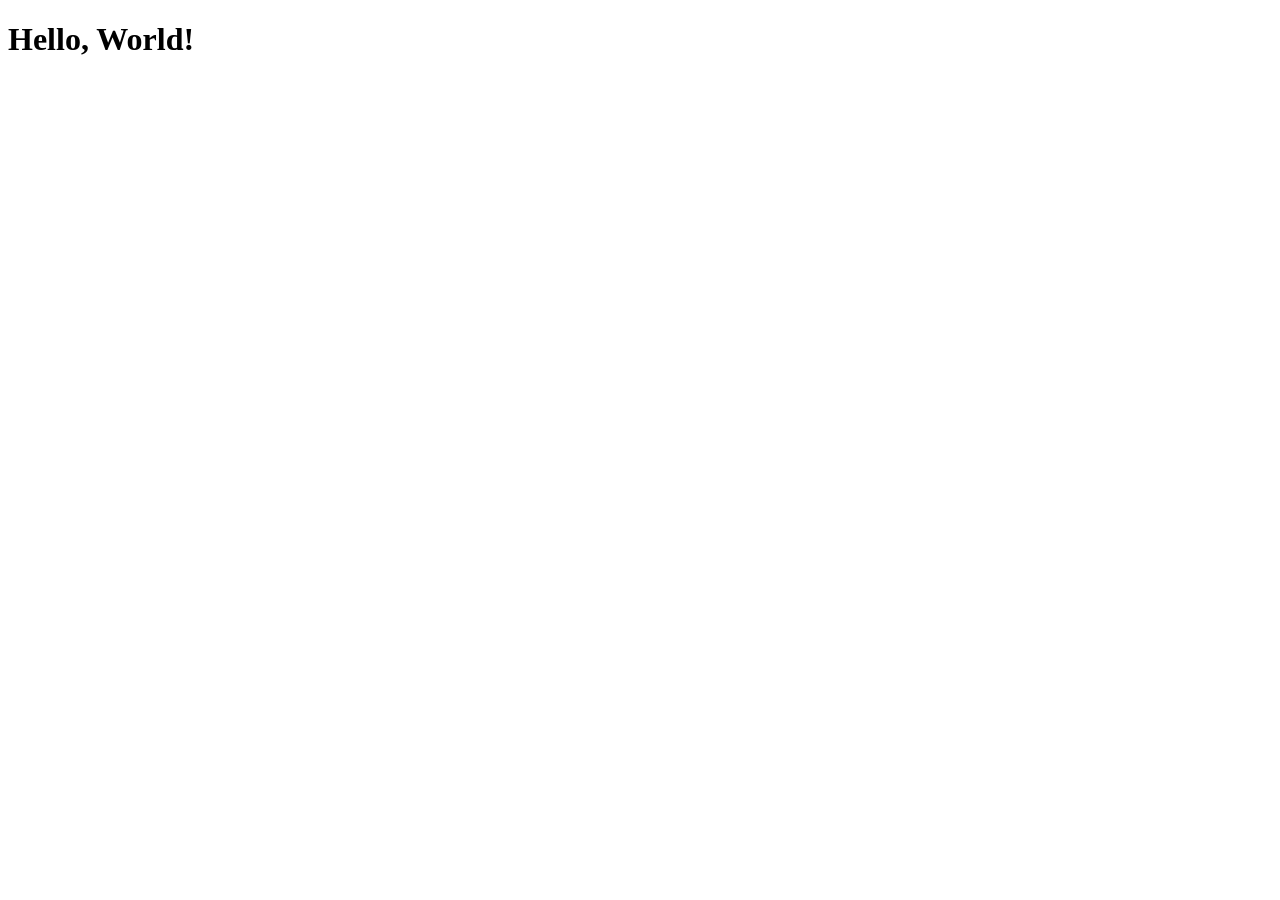
==== index.html @ 1fd60463 "init commit" ====
<!DOCTYPE html>
<html lang="en">
<head>
    <meta charset="UTF-8">
    <meta name="viewport" content="width=device-width, initial-scale=1.0">
    <title>Hello, World!</title>
</head>
<body>
    <h1>Hello, World!</h1>
</body>
</html>
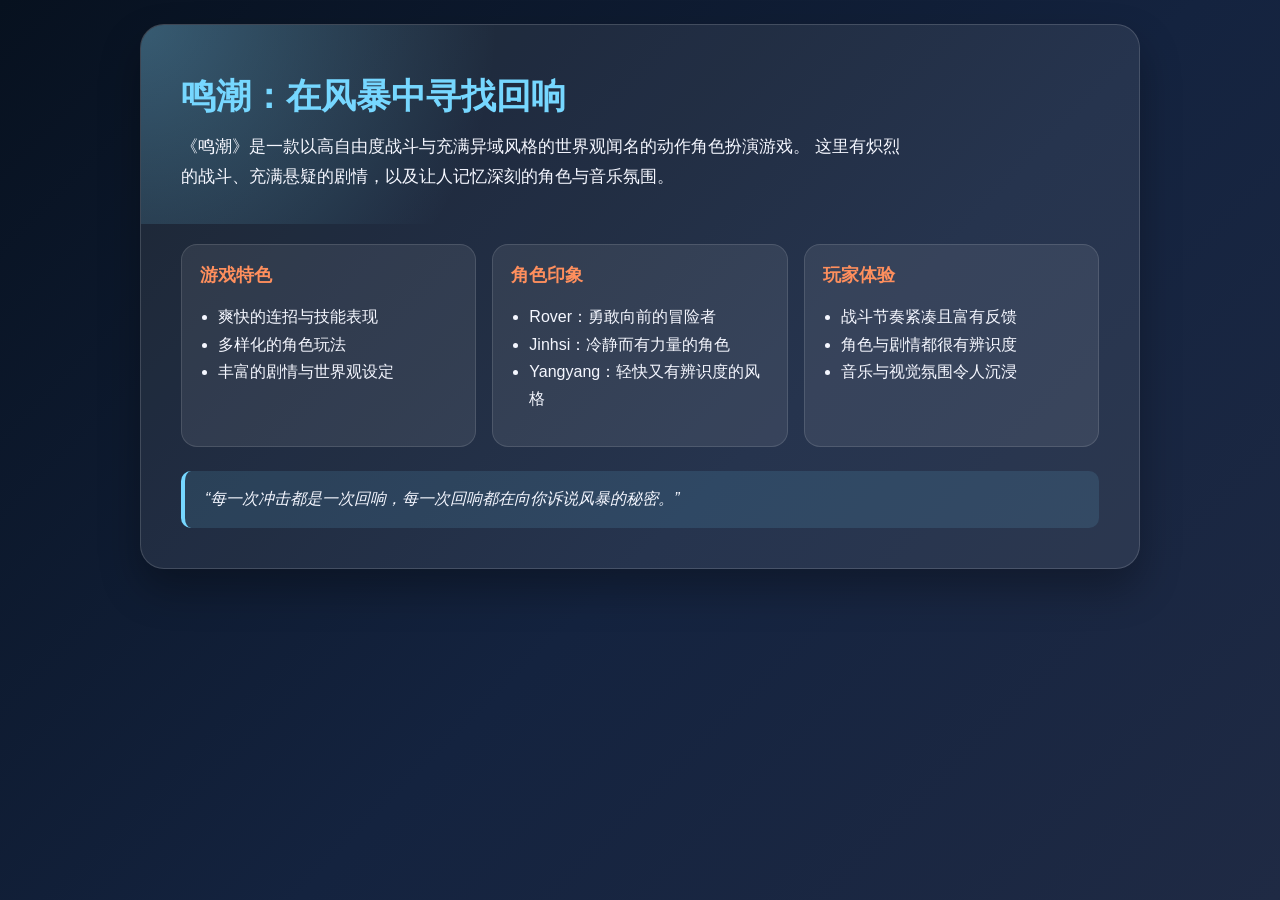
==== commit 66e946f2: "The first revision" ====
--- a/index.html
+++ b/index.html
@@ -1,11 +1,140 @@
 <!DOCTYPE html>
-<html lang="en">
+<html lang="zh-CN">
 <head>
     <meta charset="UTF-8">
     <meta name="viewport" content="width=device-width, initial-scale=1.0">
-    <title>Hello, World!</title>
+    <title>鸣潮｜风暴与回响</title>
+    <style>
+        :root {
+            --bg: #07111f;
+            --panel: rgba(255, 255, 255, 0.08);
+            --text: #f5f7ff;
+            --accent: #76d7ff;
+            --accent-2: #ff8f5d;
+        }
+
+        * { box-sizing: border-box; }
+
+        body {
+            margin: 0;
+            font-family: "Microsoft YaHei", Arial, sans-serif;
+            background: linear-gradient(135deg, var(--bg), #14233f 55%, #1f2a44);
+            color: var(--text);
+            min-height: 100vh;
+            padding: 24px;
+        }
+
+        .container {
+            max-width: 1000px;
+            margin: 0 auto;
+            background: var(--panel);
+            border: 1px solid rgba(255,255,255,0.15);
+            border-radius: 24px;
+            box-shadow: 0 20px 40px rgba(0,0,0,0.3);
+            overflow: hidden;
+        }
+
+        .hero {
+            padding: 48px 40px 32px;
+            background: radial-gradient(circle at top left, rgba(118,215,255,0.3), transparent 35%);
+        }
+
+        .hero h1 {
+            margin: 0 0 12px;
+            font-size: 2.2rem;
+            color: var(--accent);
+        }
+
+        .hero p {
+            font-size: 1.05rem;
+            line-height: 1.8;
+            max-width: 720px;
+            margin: 0;
+        }
+
+        .content {
+            padding: 0 40px 40px;
+        }
+
+        .card-grid {
+            display: grid;
+            grid-template-columns: repeat(auto-fit, minmax(220px, 1fr));
+            gap: 16px;
+            margin-top: 20px;
+        }
+
+        .card {
+            background: rgba(255,255,255,0.08);
+            border: 1px solid rgba(255,255,255,0.12);
+            border-radius: 16px;
+            padding: 18px;
+        }
+
+        .card h2 {
+            font-size: 1.1rem;
+            margin-top: 0;
+            color: var(--accent-2);
+        }
+
+        .card ul {
+            padding-left: 18px;
+            line-height: 1.7;
+        }
+
+        .quote {
+            margin-top: 24px;
+            padding: 18px 20px;
+            border-left: 4px solid var(--accent);
+            background: rgba(118,215,255,0.12);
+            border-radius: 10px;
+            font-style: italic;
+        }
+    </style>
 </head>
 <body>
-    <h1>Hello, World!</h1>
+    <div class="container">
+        <section class="hero">
+            <h1>鸣潮：在风暴中寻找回响</h1>
+            <p>
+                《鸣潮》是一款以高自由度战斗与充满异域风格的世界观闻名的动作角色扮演游戏。
+                这里有炽烈的战斗、充满悬疑的剧情，以及让人记忆深刻的角色与音乐氛围。
+            </p>
+        </section>
+
+        <section class="content">
+            <div class="card-grid">
+                <article class="card">
+                    <h2>游戏特色</h2>
+                    <ul>
+                        <li>爽快的连招与技能表现</li>
+                        <li>多样化的角色玩法</li>
+                        <li>丰富的剧情与世界观设定</li>
+                    </ul>
+                </article>
+
+                <article class="card">
+                    <h2>角色印象</h2>
+                    <ul>
+                        <li>Rover：勇敢向前的冒险者</li>
+                        <li>Jinhsi：冷静而有力量的角色</li>
+                        <li>Yangyang：轻快又有辨识度的风格</li>
+                    </ul>
+                </article>
+
+                <article class="card">
+                    <h2>玩家体验</h2>
+                    <ul>
+                        <li>战斗节奏紧凑且富有反馈</li>
+                        <li>角色与剧情都很有辨识度</li>
+                        <li>音乐与视觉氛围令人沉浸</li>
+                    </ul>
+                </article>
+            </div>
+
+            <div class="quote">
+                “每一次冲击都是一次回响，每一次回响都在向你诉说风暴的秘密。”
+            </div>
+        </section>
+    </div>
 </body>
 </html>
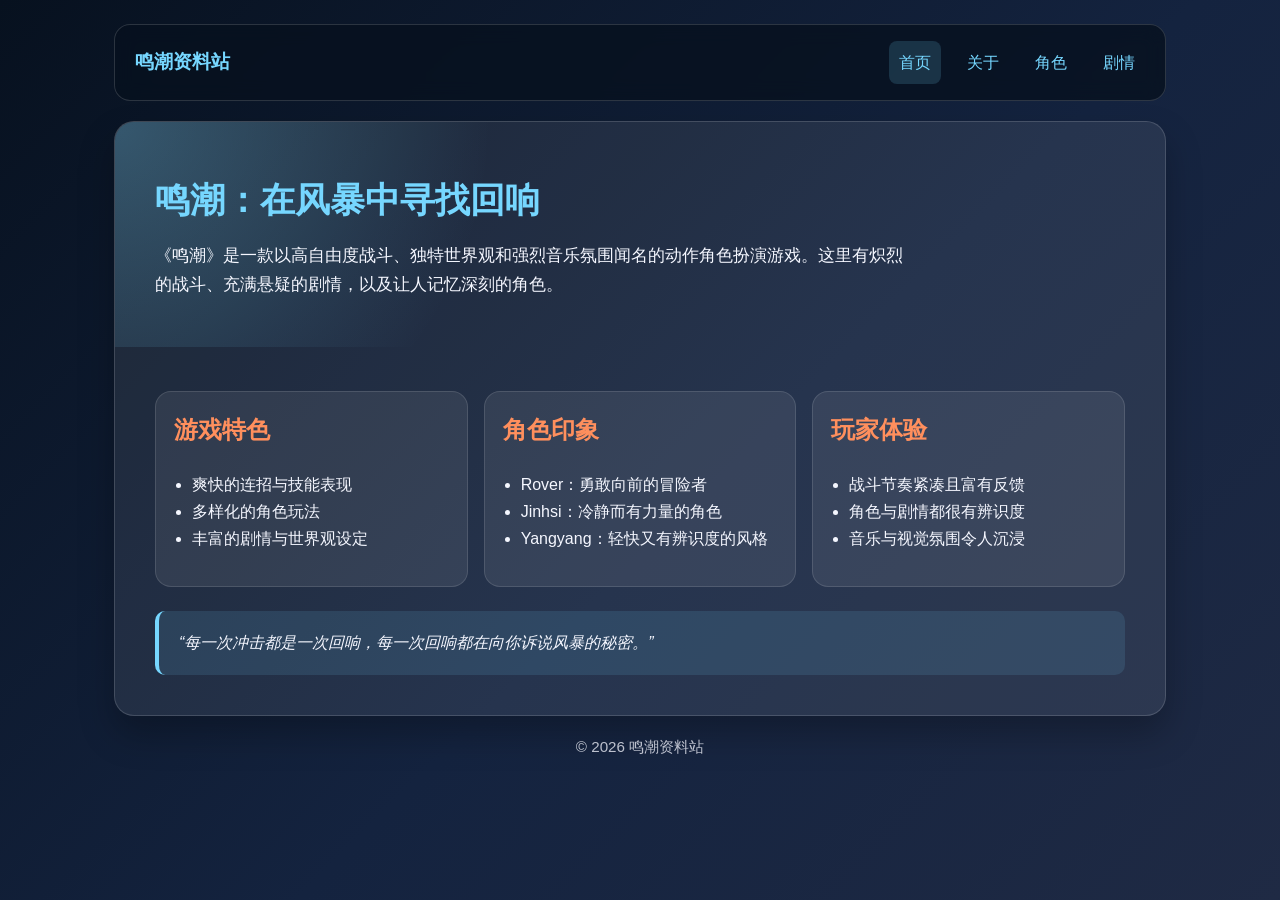
==== commit 195b1fe1: "The second revision" ====
--- a/index.html
+++ b/index.html
@@ -1,140 +1,65 @@
 <!DOCTYPE html>
 <html lang="zh-CN">
 <head>
-    <meta charset="UTF-8">
-    <meta name="viewport" content="width=device-width, initial-scale=1.0">
-    <title>鸣潮｜风暴与回响</title>
-    <style>
-        :root {
-            --bg: #07111f;
-            --panel: rgba(255, 255, 255, 0.08);
-            --text: #f5f7ff;
-            --accent: #76d7ff;
-            --accent-2: #ff8f5d;
-        }
-
-        * { box-sizing: border-box; }
-
-        body {
-            margin: 0;
-            font-family: "Microsoft YaHei", Arial, sans-serif;
-            background: linear-gradient(135deg, var(--bg), #14233f 55%, #1f2a44);
-            color: var(--text);
-            min-height: 100vh;
-            padding: 24px;
-        }
-
-        .container {
-            max-width: 1000px;
-            margin: 0 auto;
-            background: var(--panel);
-            border: 1px solid rgba(255,255,255,0.15);
-            border-radius: 24px;
-            box-shadow: 0 20px 40px rgba(0,0,0,0.3);
-            overflow: hidden;
-        }
-
-        .hero {
-            padding: 48px 40px 32px;
-            background: radial-gradient(circle at top left, rgba(118,215,255,0.3), transparent 35%);
-        }
-
-        .hero h1 {
-            margin: 0 0 12px;
-            font-size: 2.2rem;
-            color: var(--accent);
-        }
-
-        .hero p {
-            font-size: 1.05rem;
-            line-height: 1.8;
-            max-width: 720px;
-            margin: 0;
-        }
-
-        .content {
-            padding: 0 40px 40px;
-        }
-
-        .card-grid {
-            display: grid;
-            grid-template-columns: repeat(auto-fit, minmax(220px, 1fr));
-            gap: 16px;
-            margin-top: 20px;
-        }
-
-        .card {
-            background: rgba(255,255,255,0.08);
-            border: 1px solid rgba(255,255,255,0.12);
-            border-radius: 16px;
-            padding: 18px;
-        }
-
-        .card h2 {
-            font-size: 1.1rem;
-            margin-top: 0;
-            color: var(--accent-2);
-        }
-
-        .card ul {
-            padding-left: 18px;
-            line-height: 1.7;
-        }
-
-        .quote {
-            margin-top: 24px;
-            padding: 18px 20px;
-            border-left: 4px solid var(--accent);
-            background: rgba(118,215,255,0.12);
-            border-radius: 10px;
-            font-style: italic;
-        }
-    </style>
+  <meta charset="UTF-8" />
+  <meta name="viewport" content="width=device-width, initial-scale=1.0" />
+  <title>鸣潮｜风暴与回响</title>
+  <link rel="stylesheet" href="style.css" />
 </head>
 <body>
-    <div class="container">
-        <section class="hero">
-            <h1>鸣潮：在风暴中寻找回响</h1>
-            <p>
-                《鸣潮》是一款以高自由度战斗与充满异域风格的世界观闻名的动作角色扮演游戏。
-                这里有炽烈的战斗、充满悬疑的剧情，以及让人记忆深刻的角色与音乐氛围。
-            </p>
-        </section>
+  <div class="container">
+    <nav class="navbar">
+      <div class="brand">鸣潮资料站</div>
+      <div class="nav-links">
+        <a href="index.html" class="active">首页</a>
+        <a href="about.html">关于</a>
+        <a href="characters.html">角色</a>
+        <a href="story.html">剧情</a>
+      </div>
+    </nav>
 
-        <section class="content">
-            <div class="card-grid">
-                <article class="card">
-                    <h2>游戏特色</h2>
-                    <ul>
-                        <li>爽快的连招与技能表现</li>
-                        <li>多样化的角色玩法</li>
-                        <li>丰富的剧情与世界观设定</li>
-                    </ul>
-                </article>
+    <main class="card">
+      <section class="hero">
+        <h1>鸣潮：在风暴中寻找回响</h1>
+        <p>《鸣潮》是一款以高自由度战斗、独特世界观和强烈音乐氛围闻名的动作角色扮演游戏。这里有炽烈的战斗、充满悬疑的剧情，以及让人记忆深刻的角色。</p>
+      </section>
 
-                <article class="card">
-                    <h2>角色印象</h2>
-                    <ul>
-                        <li>Rover：勇敢向前的冒险者</li>
-                        <li>Jinhsi：冷静而有力量的角色</li>
-                        <li>Yangyang：轻快又有辨识度的风格</li>
-                    </ul>
-                </article>
+      <section class="content">
+        <div class="grid">
+          <article>
+            <h2>游戏特色</h2>
+            <ul>
+              <li>爽快的连招与技能表现</li>
+              <li>多样化的角色玩法</li>
+              <li>丰富的剧情与世界观设定</li>
+            </ul>
+          </article>
 
-                <article class="card">
-                    <h2>玩家体验</h2>
-                    <ul>
-                        <li>战斗节奏紧凑且富有反馈</li>
-                        <li>角色与剧情都很有辨识度</li>
-                        <li>音乐与视觉氛围令人沉浸</li>
-                    </ul>
-                </article>
-            </div>
+          <article>
+            <h2>角色印象</h2>
+            <ul>
+              <li>Rover：勇敢向前的冒险者</li>
+              <li>Jinhsi：冷静而有力量的角色</li>
+              <li>Yangyang：轻快又有辨识度的风格</li>
+            </ul>
+          </article>
 
-            <div class="quote">
-                “每一次冲击都是一次回响，每一次回响都在向你诉说风暴的秘密。”
-            </div>
-        </section>
-    </div>
+          <article>
+            <h2>玩家体验</h2>
+            <ul>
+              <li>战斗节奏紧凑且富有反馈</li>
+              <li>角色与剧情都很有辨识度</li>
+              <li>音乐与视觉氛围令人沉浸</li>
+            </ul>
+          </article>
+        </div>
+
+        <div class="quote">“每一次冲击都是一次回响，每一次回响都在向你诉说风暴的秘密。”</div>
+      </section>
+    </main>
+
+    <footer class="footer">© <span id="year"></span> 鸣潮资料站</footer>
+  </div>
+  <script src="script.js"></script>
 </body>
 </html>
--- a/style.css
+++ b/style.css
@@ -0,0 +1,134 @@
+:root {
+  --bg: #07111f;
+  --panel: rgba(255, 255, 255, 0.08);
+  --text: #f5f7ff;
+  --accent: #76d7ff;
+  --accent-2: #ff8f5d;
+  --border: rgba(255, 255, 255, 0.15);
+}
+
+* { box-sizing: border-box; }
+body {
+  margin: 0;
+  font-family: "Microsoft YaHei", Arial, sans-serif;
+  color: var(--text);
+  background: linear-gradient(135deg, var(--bg), #14233f 55%, #1f2a44);
+  min-height: 100vh;
+  line-height: 1.7;
+}
+
+a { color: var(--accent); text-decoration: none; }
+a:hover { text-decoration: underline; }
+
+.container {
+  max-width: 1100px;
+  margin: 0 auto;
+  padding: 24px;
+}
+
+.navbar {
+  display: flex;
+  justify-content: space-between;
+  align-items: center;
+  padding: 16px 20px;
+  background: rgba(7, 17, 31, 0.8);
+  border: 1px solid var(--border);
+  border-radius: 16px;
+  margin-bottom: 20px;
+  backdrop-filter: blur(10px);
+}
+
+.navbar .brand {
+  font-size: 1.2rem;
+  font-weight: 700;
+  color: var(--accent);
+}
+
+.nav-links {
+  display: flex;
+  gap: 16px;
+  flex-wrap: wrap;
+}
+
+.nav-links a {
+  padding: 8px 10px;
+  border-radius: 8px;
+}
+
+.nav-links a.active,
+.nav-links a:hover {
+  background: rgba(118, 215, 255, 0.16);
+}
+
+.card {
+  background: var(--panel);
+  border: 1px solid var(--border);
+  border-radius: 20px;
+  box-shadow: 0 18px 35px rgba(0,0,0,0.25);
+  overflow: hidden;
+}
+
+.hero {
+  padding: 48px 40px;
+  background: radial-gradient(circle at top left, rgba(118,215,255,0.28), transparent 35%);
+}
+
+.hero h1 {
+  margin: 0 0 12px;
+  font-size: 2.2rem;
+  color: var(--accent);
+}
+
+.hero p {
+  margin: 0;
+  max-width: 760px;
+  font-size: 1.05rem;
+}
+
+.content {
+  padding: 24px 40px 40px;
+}
+
+.grid {
+  display: grid;
+  grid-template-columns: repeat(auto-fit, minmax(240px, 1fr));
+  gap: 16px;
+  margin-top: 20px;
+}
+
+.grid article {
+  padding: 18px;
+  background: rgba(255,255,255,0.08);
+  border: 1px solid rgba(255,255,255,0.12);
+  border-radius: 16px;
+}
+
+.grid h2,
+.grid h3 {
+  margin-top: 0;
+  color: var(--accent-2);
+}
+
+ul { padding-left: 18px; }
+
+.quote {
+  margin-top: 24px;
+  padding: 18px 20px;
+  border-left: 4px solid var(--accent);
+  background: rgba(118,215,255,0.12);
+  border-radius: 10px;
+  font-style: italic;
+}
+
+.footer {
+  padding: 18px 20px 30px;
+  text-align: center;
+  color: rgba(245,247,255,0.75);
+  font-size: 0.95rem;
+}
+
+@media (max-width: 700px) {
+  .navbar { flex-direction: column; gap: 10px; }
+  .hero, .content { padding-left: 20px; padding-right: 20px; }
+  .hero h1 { font-size: 1.7rem; }
+}
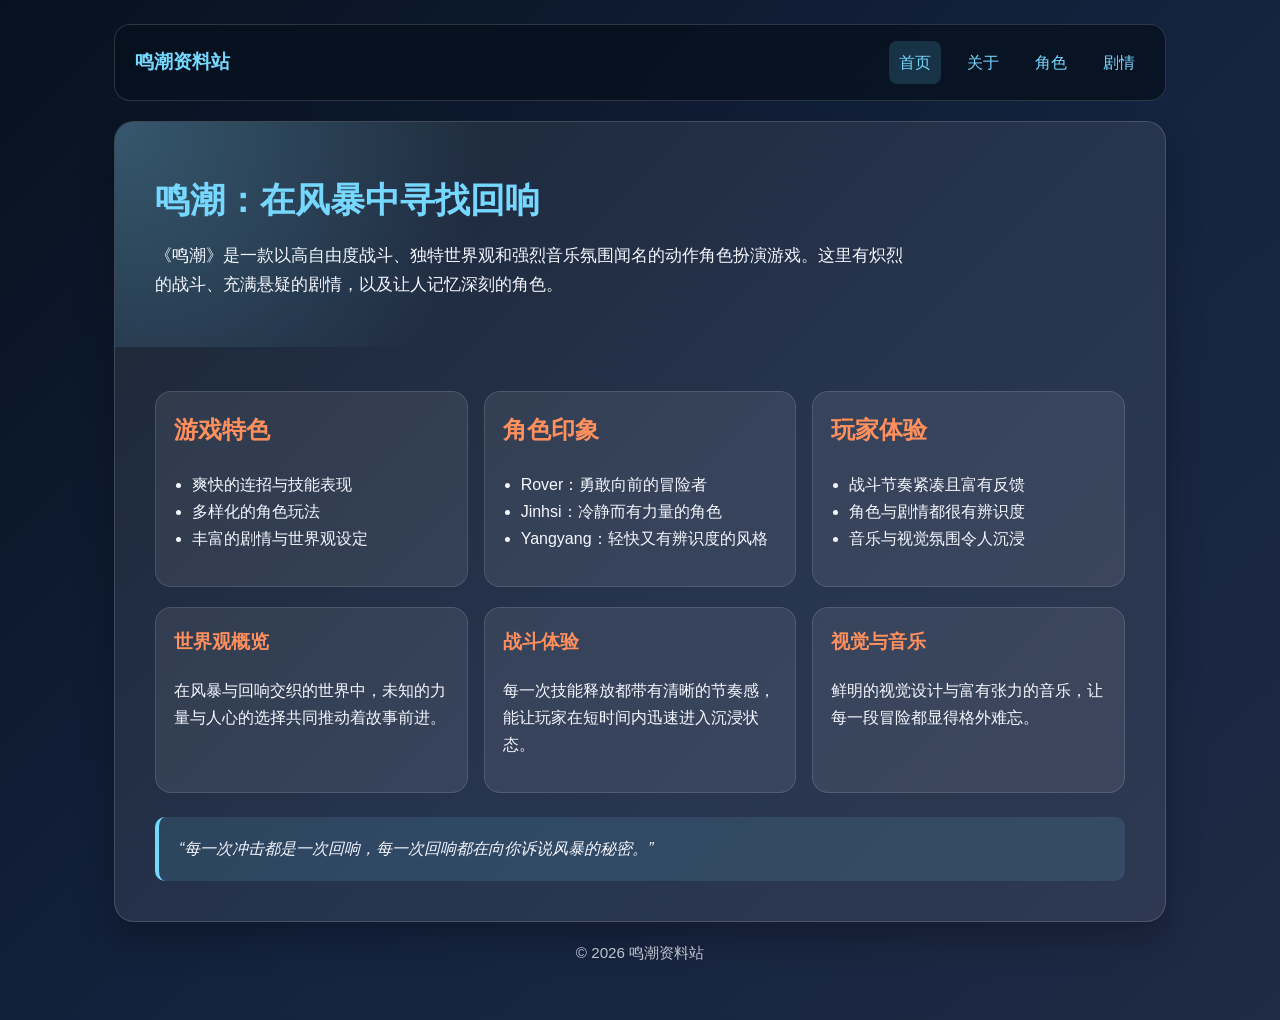
==== commit a3035e46: "The third revision" ====
--- a/index.html
+++ b/index.html
@@ -54,6 +54,21 @@
           </article>
         </div>
 
+        <div class="grid">
+          <article>
+            <h3>世界观概览</h3>
+            <p>在风暴与回响交织的世界中，未知的力量与人心的选择共同推动着故事前进。</p>
+          </article>
+          <article>
+            <h3>战斗体验</h3>
+            <p>每一次技能释放都带有清晰的节奏感，能让玩家在短时间内迅速进入沉浸状态。</p>
+          </article>
+          <article>
+            <h3>视觉与音乐</h3>
+            <p>鲜明的视觉设计与富有张力的音乐，让每一段冒险都显得格外难忘。</p>
+          </article>
+        </div>
+
         <div class="quote">“每一次冲击都是一次回响，每一次回响都在向你诉说风暴的秘密。”</div>
       </section>
     </main>
